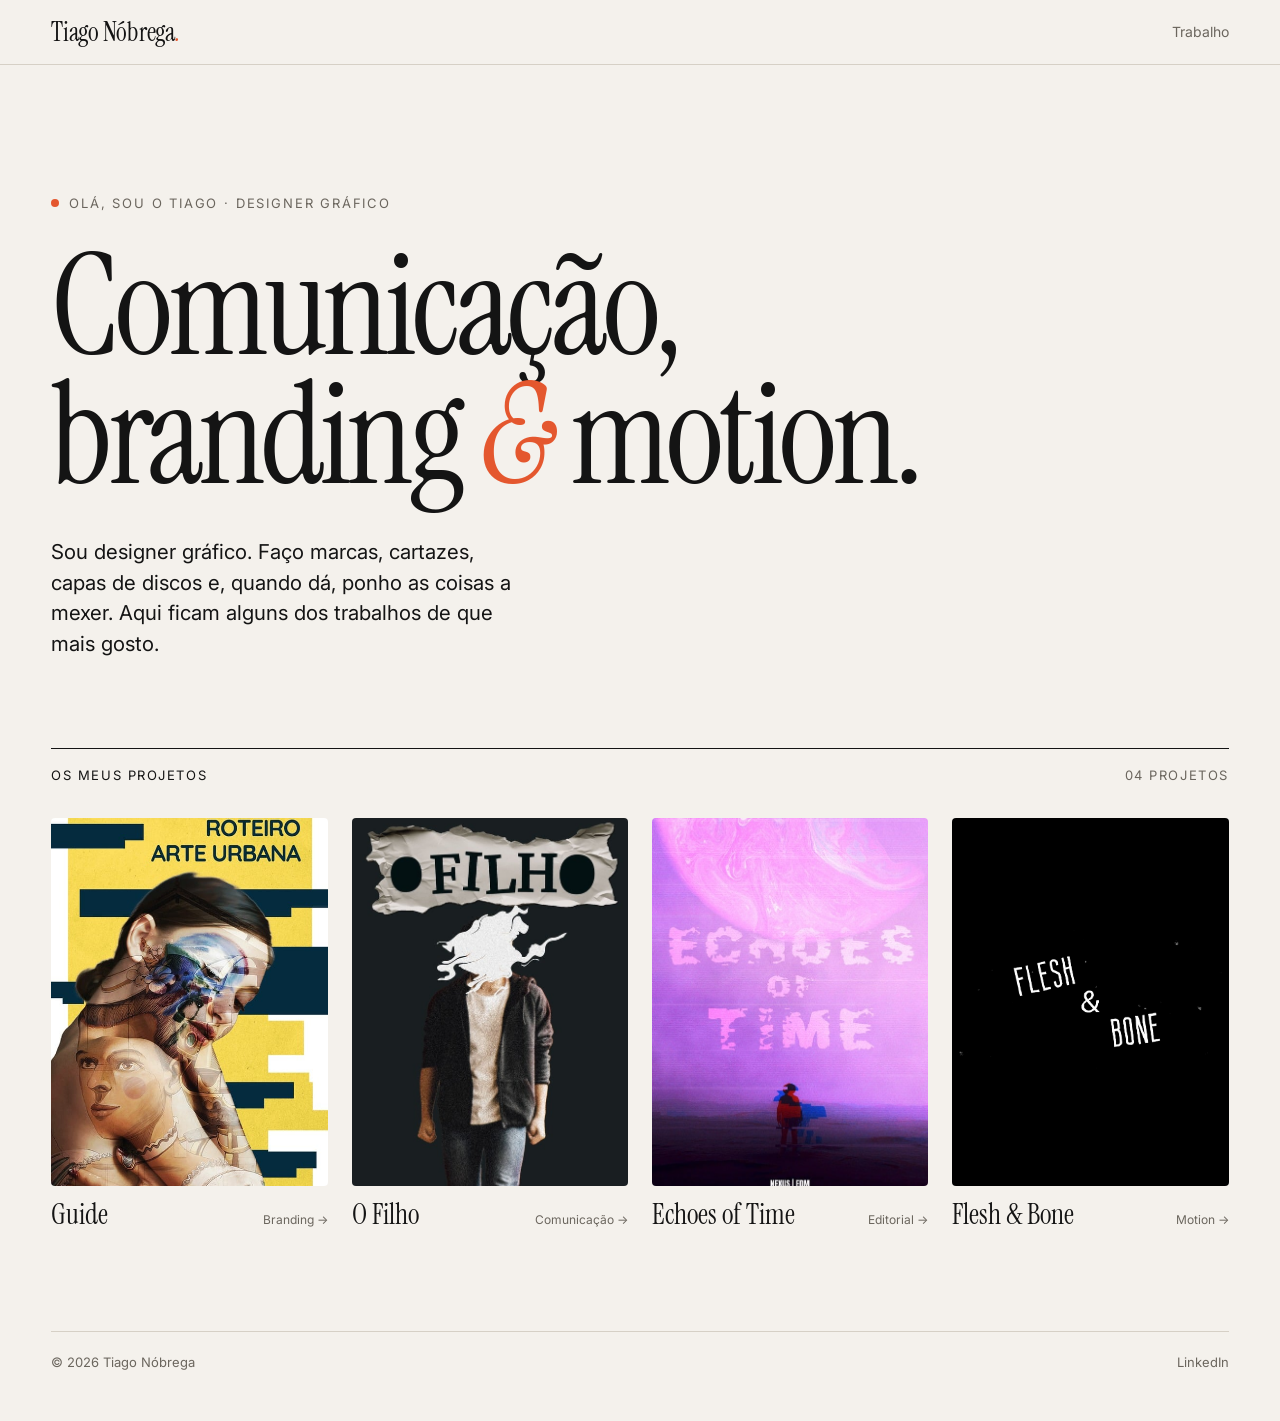
==== index.html @ 6e5f7dbc "Portfolio Tiago Nóbrega Co-Authored-By: Claude Opus 5.5 <noreply@anthropic.com>" ====
<!doctype html>
<html lang="pt-PT">
<head>
<meta charset="utf-8">
<meta name="viewport" content="width=device-width, initial-scale=1">
<title>Tiago Nóbrega — Design & Motion</title>
<meta name="description" content="Portfólio de Tiago Nóbrega — design de comunicação, branding e motion.">
<meta property="og:title" content="Tiago Nóbrega — Portfólio">
<meta property="og:description" content="Design de comunicação, branding e motion.">
<meta property="og:image" content="assets/home/guide.jpg">
<link rel="preconnect" href="https://fonts.googleapis.com">
<link rel="preconnect" href="https://fonts.gstatic.com" crossorigin>
<link href="https://fonts.googleapis.com/css2?family=Instrument+Serif:ital@0;1&family=Inter:wght@400;500;600&display=swap" rel="stylesheet">
<link rel="stylesheet" href="style.css">
</head>
<body>

<header class="nav">
  <div class="wrap">
    <a href="index.html" class="logo">Tiago Nóbrega<i>.</i></a>
    <nav><ul>
      <li><a href="#trabalho">Trabalho</a></li>
    </ul></nav>
  </div>
</header>

<main>
  <section class="hero wrap">
    <div class="eyebrow">Olá, sou o Tiago · Designer gráfico</div>
    <h1>Comunicação,<br>branding <em>&amp;</em> motion.</h1>
    <p class="lead">Sou designer gráfico. Faço marcas, cartazes, capas de discos e, quando dá, ponho as coisas a mexer. Aqui ficam alguns dos trabalhos de que mais gosto.</p>
  </section>

  <section class="wrap" id="trabalho">
    <div class="section-head"><span>Os meus projetos</span><span>04 projetos</span></div>
    <div class="grid">
      <a class="card rv" href="guide.html"><div class="thumb"><img src="assets/home/guide.jpg" alt="Guide — roteiro de arte urbana"></div><div class="meta"><h3>Guide</h3><small>Branding <span class="arrow">→</span></small></div></a>
      <a class="card rv" href="o-filho.html"><div class="thumb"><img src="assets/home/o-filho.jpg" alt="Cartaz da peça O Filho"></div><div class="meta"><h3>O Filho</h3><small>Comunicação <span class="arrow">→</span></small></div></a>
      <a class="card rv" href="echoes-of-time.html"><div class="thumb"><img src="assets/home/echoes.jpg" alt="Capa do álbum Echoes of Time"></div><div class="meta"><h3>Echoes of Time</h3><small>Editorial <span class="arrow">→</span></small></div></a>
      <a class="card rv" href="flesh-bone.html"><div class="thumb"><img src="assets/home/flesh.png" alt="Flesh & Bone — motion graphics" style="object-fit:contain;background:#000"></div><div class="meta"><h3>Flesh &amp; Bone</h3><small>Motion <span class="arrow">→</span></small></div></a>
    </div>
  </section>

  <footer class="page-foot wrap">
    <div class="foot">
      <span>© <span class="yr"></span> Tiago Nóbrega</span>
      <span><a href="https://www.linkedin.com/in/tiago-n%C3%B3brega-a940b2204/" target="_blank" rel="noopener">LinkedIn</a></span>
    </div>
  </footer>
</main>

<script src="script.js"></script>
</body>
</html>
---- style.css ----
:root{
  --bg:#f4f1ec; --surface:#ebe6de; --ink:#141414; --muted:#6b665e; --line:#d6d0c6; --accent:#e4572e;
  --serif:"Instrument Serif",Georgia,serif; --sans:"Inter",system-ui,sans-serif;
  --gut:clamp(16px,4vw,56px); --max:1320px;
}
@media (prefers-color-scheme:dark){:root:not([data-theme="light"]){
  --bg:#111110; --surface:#1b1a18; --ink:#f1ede6; --muted:#9a948a; --line:#2c2a27; --accent:#ff7a50;
}}
:root[data-theme="dark"]{--bg:#111110; --surface:#1b1a18; --ink:#f1ede6; --muted:#9a948a; --line:#2c2a27; --accent:#ff7a50;}
*{box-sizing:border-box;margin:0;padding:0}
html{-webkit-text-size-adjust:100%}
body{background:var(--bg);color:var(--ink);font:400 16px/1.6 var(--sans);-webkit-font-smoothing:antialiased;overflow-x:hidden}
img,video{display:block;max-width:100%;height:auto}
a{color:inherit;text-decoration:none}
.wrap{max-width:var(--max);margin:0 auto;padding-left:var(--gut);padding-right:var(--gut)}

/* nav */
header.nav{position:sticky;top:0;z-index:20;backdrop-filter:blur(14px);-webkit-backdrop-filter:blur(14px);background:color-mix(in srgb,var(--bg) 82%,transparent);border-bottom:1px solid var(--line)}
header.nav .wrap{display:flex;align-items:center;justify-content:space-between;height:64px}
.logo{font:400 26px/1 var(--serif);letter-spacing:-.01em}
.logo i{color:var(--accent)}
nav ul{display:flex;gap:28px;list-style:none;font-size:14px}
nav a{color:var(--muted);transition:color .2s}
nav a:hover{color:var(--ink)}
@media (max-width:640px){nav ul{gap:18px;font-size:13px}}

/* hero */
.hero{padding-top:clamp(64px,10vw,140px);padding-bottom:clamp(48px,7vw,88px)}
.eyebrow{font-size:13px;letter-spacing:.14em;text-transform:uppercase;color:var(--muted);display:flex;align-items:center;gap:10px}
.eyebrow::before{content:"";width:8px;height:8px;border-radius:50%;background:var(--accent)}
.hero h1{font:400 clamp(54px,11vw,168px)/.92 var(--serif);letter-spacing:-.03em;margin:28px 0 36px}
.hero h1 em{color:var(--accent)}
.hero-grid{display:grid;grid-template-columns:1.2fr 1fr;gap:40px;align-items:end}
.hero p.lead{font-size:clamp(18px,1.6vw,22px);line-height:1.5;max-width:36ch}
.hero p.lead b{font-weight:600}
.tools{display:flex;flex-wrap:wrap;gap:8px;justify-content:flex-end}
.tools span{border:1px solid var(--line);border-radius:99px;padding:6px 14px;font-size:13px;color:var(--muted)}
@media (max-width:800px){.hero-grid{grid-template-columns:1fr}.tools{justify-content:flex-start}}

/* index grid */
.section-head{display:flex;justify-content:space-between;align-items:baseline;border-top:1px solid var(--ink);padding-top:16px;margin-bottom:32px;font-size:13px;letter-spacing:.12em;text-transform:uppercase}
.section-head span:last-child{color:var(--muted)}
.grid{display:grid;grid-template-columns:repeat(4,1fr);gap:clamp(12px,2vw,24px)}
@media (max-width:960px){.grid{grid-template-columns:repeat(2,1fr)}}
.card{display:block}
.card .thumb{aspect-ratio:3/4;overflow:hidden;background:var(--surface);border-radius:4px}
.card .thumb img{width:100%;height:100%;object-fit:cover;transition:transform .7s cubic-bezier(.2,.7,.2,1)}
.card:hover .thumb img{transform:scale(1.05)}
.card .meta{display:flex;justify-content:space-between;align-items:baseline;margin-top:14px;gap:8px}
.card h3{font:400 clamp(22px,2.2vw,30px)/1.1 var(--serif)}
.card small{font-size:12px;color:var(--muted);white-space:nowrap}
.card .arrow{display:inline-block;transition:transform .3s}
.card:hover .arrow{transform:translateX(4px)}

/* project page */
.project{padding-top:clamp(40px,6vw,80px)}
.back{display:inline-flex;gap:8px;font-size:14px;color:var(--muted);margin-bottom:clamp(32px,5vw,56px);transition:color .2s}
.back:hover{color:var(--ink)}
.p-head{display:grid;grid-template-columns:1fr 1fr;gap:40px;margin-bottom:clamp(32px,5vw,64px)}
.p-num{font:400 18px var(--serif);color:var(--accent)}
.p-head h1{font:400 clamp(56px,9vw,128px)/.95 var(--serif);letter-spacing:-.025em;margin-top:8px}
.p-desc{align-self:end;font-size:17px;max-width:52ch}
.p-desc p+p{margin-top:12px}
.p-tags{display:flex;flex-wrap:wrap;gap:6px 18px;margin-top:20px;font-size:12px;letter-spacing:.1em;text-transform:uppercase;color:var(--muted)}
@media (max-width:800px){.p-head{grid-template-columns:1fr;gap:20px}}

.masonry{columns:3;column-gap:clamp(10px,1.6vw,20px)}
.masonry>*{break-inside:avoid;margin-bottom:clamp(10px,1.6vw,20px)}
@media (max-width:900px){.masonry{columns:2}}
@media (max-width:520px){.masonry{columns:1}}
.full{margin-bottom:clamp(10px,1.6vw,20px)}
.two{display:grid;grid-template-columns:1fr 1fr;gap:clamp(10px,1.6vw,20px)}
@media (max-width:520px){.two{grid-template-columns:1fr}}
figure{overflow:hidden;border-radius:4px;background:var(--surface)}
figure img{width:100%;cursor:zoom-in;transition:opacity .3s}
figure img:hover{opacity:.92}
figure video{width:100%;background:#000}

.spec{display:grid;grid-template-columns:auto 1fr;gap:clamp(16px,4vw,56px);align-items:center;padding:clamp(24px,4vw,48px);border-radius:4px}
.spec .big{font-size:clamp(56px,9vw,120px);line-height:1}
.spec .chars{font-size:clamp(13px,1.4vw,17px);line-height:1.7;word-break:break-word}
.spec .label{font:500 12px var(--sans);letter-spacing:.12em;text-transform:uppercase;opacity:.6;margin-bottom:6px}
.spec.guide{background:#002c3e;color:#ffd642;font-family:"Quicksand",sans-serif}
.spec.filho{background:#1a1a1a;color:#e9e6e0;font-family:"Merriweather",serif}
@media (max-width:600px){.spec{grid-template-columns:1fr}}
.swatches{display:grid;grid-template-columns:1fr 1fr;font:500 14px/1.6 "Quicksand",sans-serif}
.swatches div{padding:clamp(20px,4vw,40px)}
.swatches strong{display:block;font-size:clamp(20px,2.4vw,28px);margin-bottom:8px}
.p-logo{background:#f4f1ec;padding:clamp(24px,6vw,80px)}
.p-logo img{max-width:640px;margin:0 auto;cursor:default}

/* next project */
.next{display:block;margin-top:clamp(80px,10vw,140px);border-top:1px solid var(--ink);padding-top:16px}
.next span{font-size:13px;letter-spacing:.12em;text-transform:uppercase;color:var(--muted)}
.next strong{display:block;font:400 clamp(44px,8vw,110px)/1 var(--serif);letter-spacing:-.025em;margin-top:12px;transition:color .2s}
.next:hover strong{color:var(--accent)}

/* contact / footer */
.contact{padding-top:clamp(100px,14vw,180px);padding-bottom:clamp(40px,6vw,64px)}
.contact h2{font:400 clamp(44px,8vw,120px)/.95 var(--serif);letter-spacing:-.03em;margin-top:24px}
.contact h2 a{border-bottom:2px solid var(--accent);transition:color .2s}
.contact h2 a:hover{color:var(--accent)}
.foot{display:flex;justify-content:space-between;flex-wrap:wrap;gap:12px;margin-top:clamp(56px,8vw,100px);padding-top:20px;border-top:1px solid var(--line);font-size:13px;color:var(--muted)}
.foot a:hover{color:var(--ink)}
.page-foot{padding-top:clamp(64px,8vw,100px);padding-bottom:clamp(32px,5vw,48px)}
.page-foot .foot{margin-top:0}

/* lightbox */
.lb{position:fixed;inset:0;z-index:50;background:rgba(10,10,10,.94);display:none;align-items:center;justify-content:center;padding:24px;cursor:zoom-out}
.lb.open{display:flex}
.lb img{max-height:100%;max-width:100%;object-fit:contain;border-radius:2px}
.lb button{position:absolute;top:16px;right:20px;background:none;border:0;color:#fff;font-size:32px;cursor:pointer;line-height:1}

/* reveal */
.rv{opacity:0;transform:translateY(24px);transition:opacity .9s ease,transform .9s cubic-bezier(.2,.7,.2,1)}
.rv.in{opacity:1;transform:none}
@media (prefers-reduced-motion:reduce){.rv{opacity:1;transform:none;transition:none}}
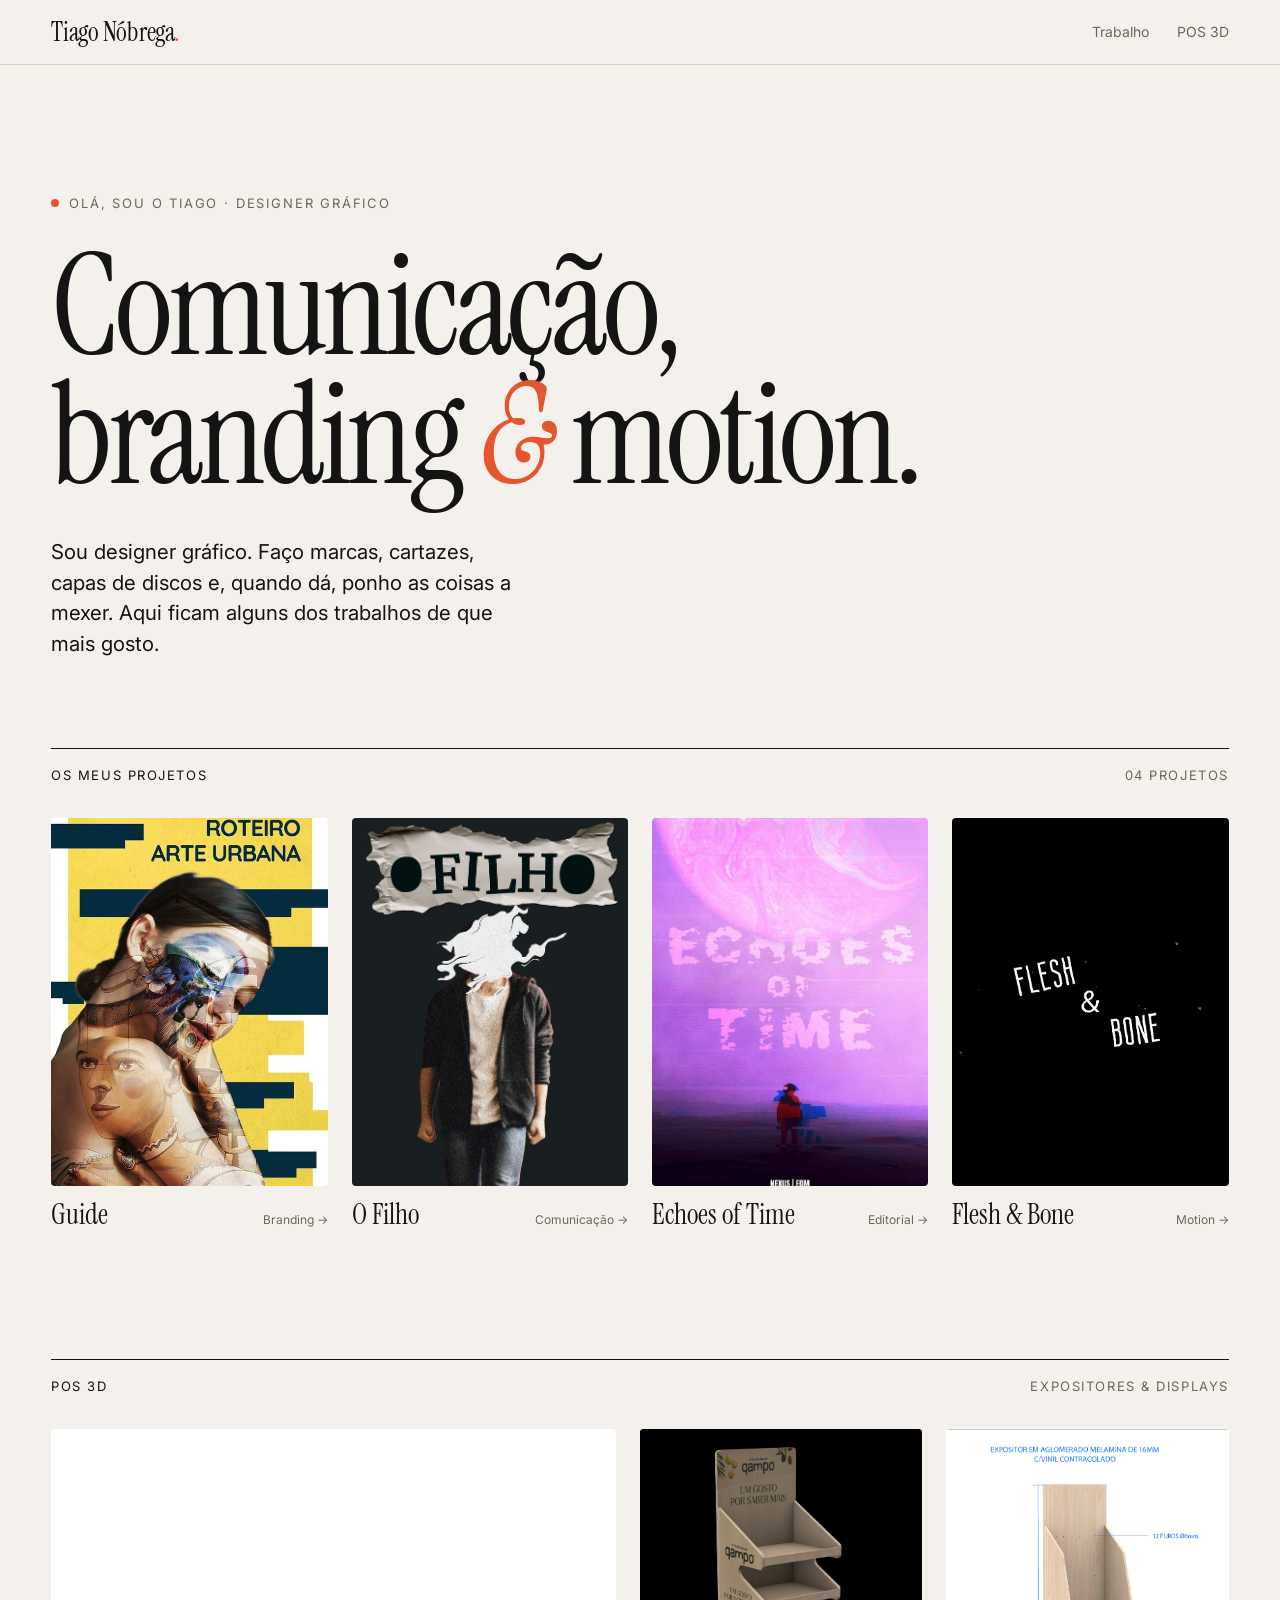
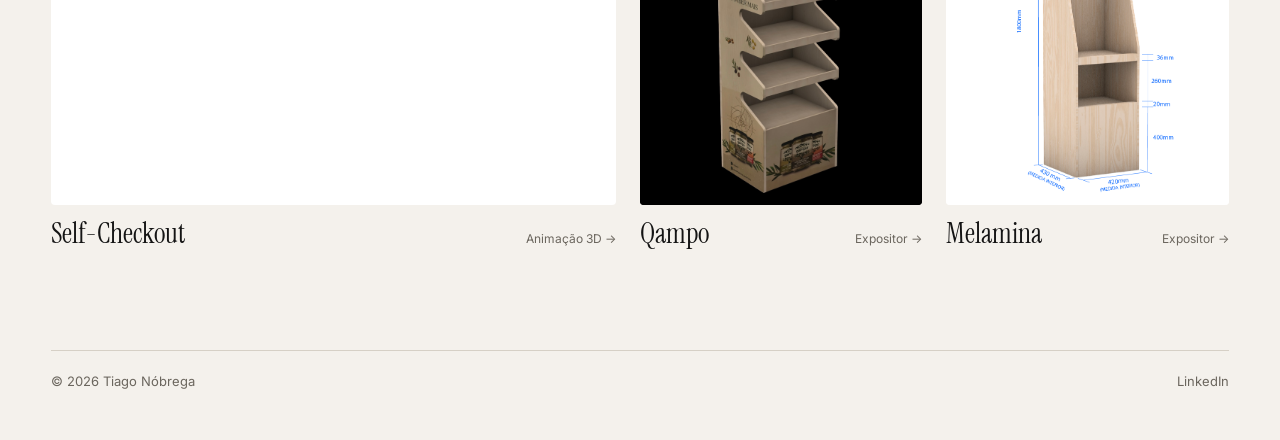
==== commit 097a786d: "Adiciona secção POS 3D Co-Authored-By: Claude Opus 5.5 <noreply@anthropic.com>" ====
--- a/index.html
+++ b/index.html
@@ -11,7 +11,7 @@
 <link rel="preconnect" href="https://fonts.googleapis.com">
 <link rel="preconnect" href="https://fonts.gstatic.com" crossorigin>
 <link href="https://fonts.googleapis.com/css2?family=Instrument+Serif:ital@0;1&family=Inter:wght@400;500;600&display=swap" rel="stylesheet">
-<link rel="stylesheet" href="style.css">
+<link rel="stylesheet" href="style.css?v=3">
 </head>
 <body>
 
@@ -20,6 +20,7 @@
     <a href="index.html" class="logo">Tiago Nóbrega<i>.</i></a>
     <nav><ul>
       <li><a href="#trabalho">Trabalho</a></li>
+      <li><a href="#pos">POS 3D</a></li>
     </ul></nav>
   </div>
 </header>
@@ -41,6 +42,24 @@
     </div>
   </section>
 
+  <section class="wrap pos-home" id="pos">
+    <div class="section-head"><span>POS 3D</span><span>Expositores &amp; displays</span></div>
+    <div class="pos-grid">
+      <a class="card pos-tile big rv" href="pos-3d.html#self-checkout">
+        <div class="pos-media"><video src="assets/pos/self-checkout.mp4" autoplay muted loop playsinline preload="metadata"></video></div>
+        <div class="meta"><h3>Self-Checkout</h3><small>Animação 3D <span class="arrow">→</span></small></div>
+      </a>
+      <a class="card pos-tile rv" href="pos-3d.html#qampo">
+        <div class="pos-media" style="background:#000"><img src="assets/pos/expositor-qampo.jpg" alt="Expositor Qampo em bétula"></div>
+        <div class="meta"><h3>Qampo</h3><small>Expositor <span class="arrow">→</span></small></div>
+      </a>
+      <a class="card pos-tile rv" href="pos-3d.html#melamina">
+        <div class="pos-media"><img src="assets/pos/expositor-melamina.png" alt="Expositor em aglomerado melamina" style="object-position:50% 70%"></div>
+        <div class="meta"><h3>Melamina</h3><small>Expositor <span class="arrow">→</span></small></div>
+      </a>
+    </div>
+  </section>
+
   <footer class="page-foot wrap">
     <div class="foot">
       <span>© <span class="yr"></span> Tiago Nóbrega</span>
@@ -49,6 +68,6 @@
   </footer>
 </main>
 
-<script src="script.js"></script>
+<script src="script.js?v=3"></script>
 </body>
 </html>
--- a/style.css
+++ b/style.css
@@ -51,6 +51,38 @@
 .card small{font-size:12px;color:var(--muted);white-space:nowrap}
 .card .arrow{display:inline-block;transition:transform .3s}
 .card:hover .arrow{transform:translateX(4px)}
+
+/* POS 3D (home) */
+.pos-home{padding-top:clamp(80px,10vw,140px)}
+.pos-grid{display:grid;grid-template-columns:2fr 1fr 1fr;gap:clamp(12px,2vw,24px)}
+.pos-tile{display:flex;flex-direction:column}
+.pos-media{position:relative;overflow:hidden;border-radius:4px;background:#fff;aspect-ratio:3/4}
+.pos-tile.big .pos-media{aspect-ratio:auto;flex:1}
+.pos-media img,.pos-media video{position:absolute;inset:0;width:100%;height:100%;object-fit:cover;transition:transform .7s cubic-bezier(.2,.7,.2,1)}
+.pos-tile:hover .pos-media img,.pos-tile:hover .pos-media video{transform:scale(1.04)}
+@media (max-width:800px){
+  .pos-grid{grid-template-columns:1fr 1fr}
+  .pos-tile.big{grid-column:1/-1}
+  .pos-tile.big .pos-media{aspect-ratio:16/10;flex:none}
+}
+
+/* POS 3D (page) */
+.case{padding-top:clamp(56px,8vw,112px)}
+.case:first-of-type{padding-top:0}
+.case-head{display:grid;grid-template-columns:1fr 1fr;gap:40px;align-items:end;border-top:1px solid var(--line);padding-top:20px;margin-bottom:clamp(20px,3vw,32px)}
+.case-head h2{font:400 clamp(34px,4.5vw,60px)/1 var(--serif);letter-spacing:-.02em}
+.case-head p{color:var(--muted);max-width:52ch}
+@media (max-width:800px){.case-head{grid-template-columns:1fr;gap:12px}}
+.light{background:#fff}
+.case-pair{display:grid;grid-template-columns:1fr 1.45fr;gap:clamp(10px,1.6vw,20px);align-items:stretch}
+.case-pair figure{display:flex;align-items:center;justify-content:center}
+.case-pair.solo{grid-template-columns:1fr 1fr}
+@media (max-width:700px){.case-pair,.case-pair.solo{grid-template-columns:1fr}}
+.specs{display:flex;flex-direction:column;justify-content:flex-end;gap:0;padding:clamp(20px,3vw,36px);border-radius:4px;background:var(--surface)}
+.specs dl{display:grid;grid-template-columns:auto 1fr;gap:10px 24px;font-size:14px}
+.specs dt{color:var(--muted)}
+.specs .big-num{font:400 clamp(64px,8vw,120px)/1 var(--serif);letter-spacing:-.03em;margin-bottom:auto}
+.specs .big-num small{font-size:.3em;color:var(--muted);margin-left:6px}
 
 /* project page */
 .project{padding-top:clamp(40px,6vw,80px)}
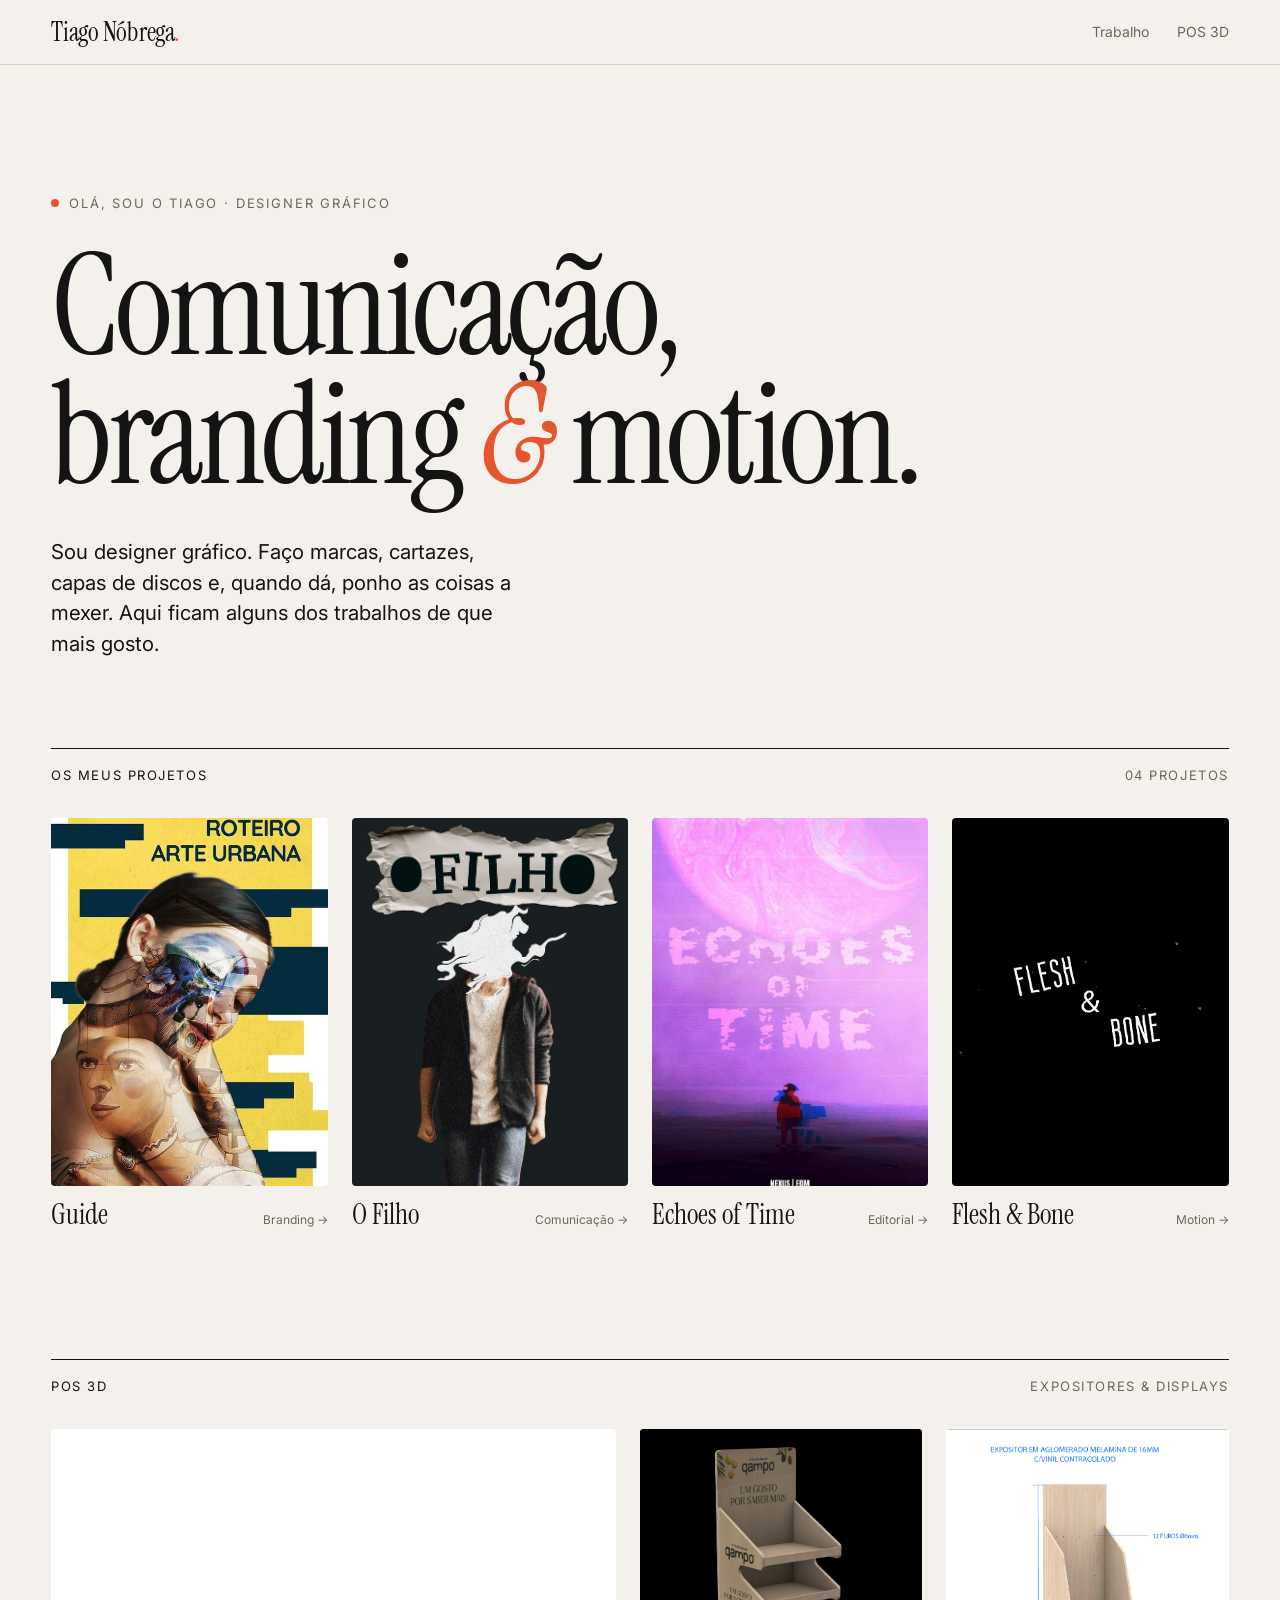
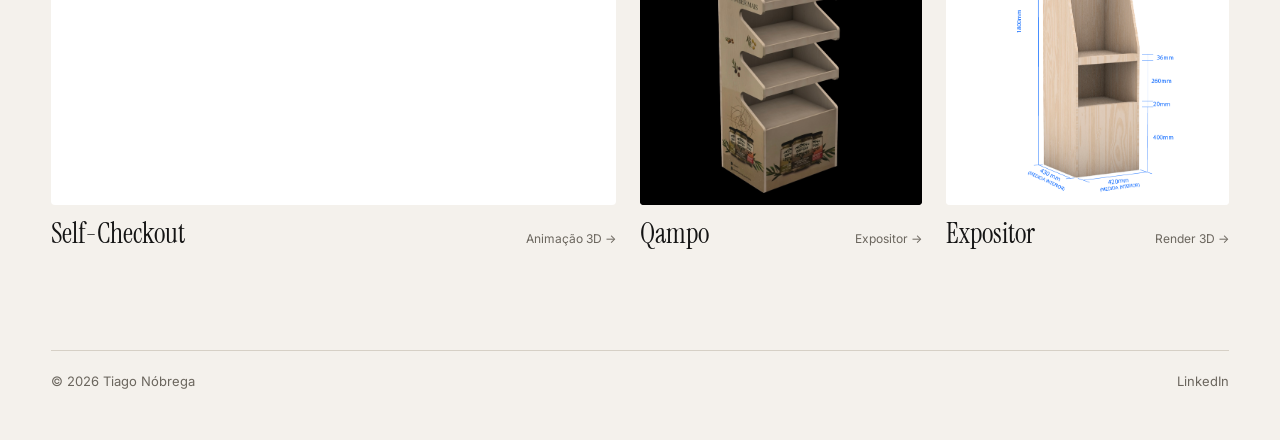
==== commit 26efa5cd: "Renomeia cartão Melamina para Expositor Co-Authored-By: Claude Opus 5.5 <noreply@anthropic.com>" ====
--- a/index.html
+++ b/index.html
@@ -55,7 +55,7 @@
       </a>
       <a class="card pos-tile rv" href="pos-3d.html#melamina">
         <div class="pos-media"><img src="assets/pos/expositor-melamina.png" alt="Expositor em aglomerado melamina" style="object-position:50% 70%"></div>
-        <div class="meta"><h3>Melamina</h3><small>Expositor <span class="arrow">→</span></small></div>
+        <div class="meta"><h3>Expositor</h3><small>Render 3D <span class="arrow">→</span></small></div>
       </a>
     </div>
   </section>
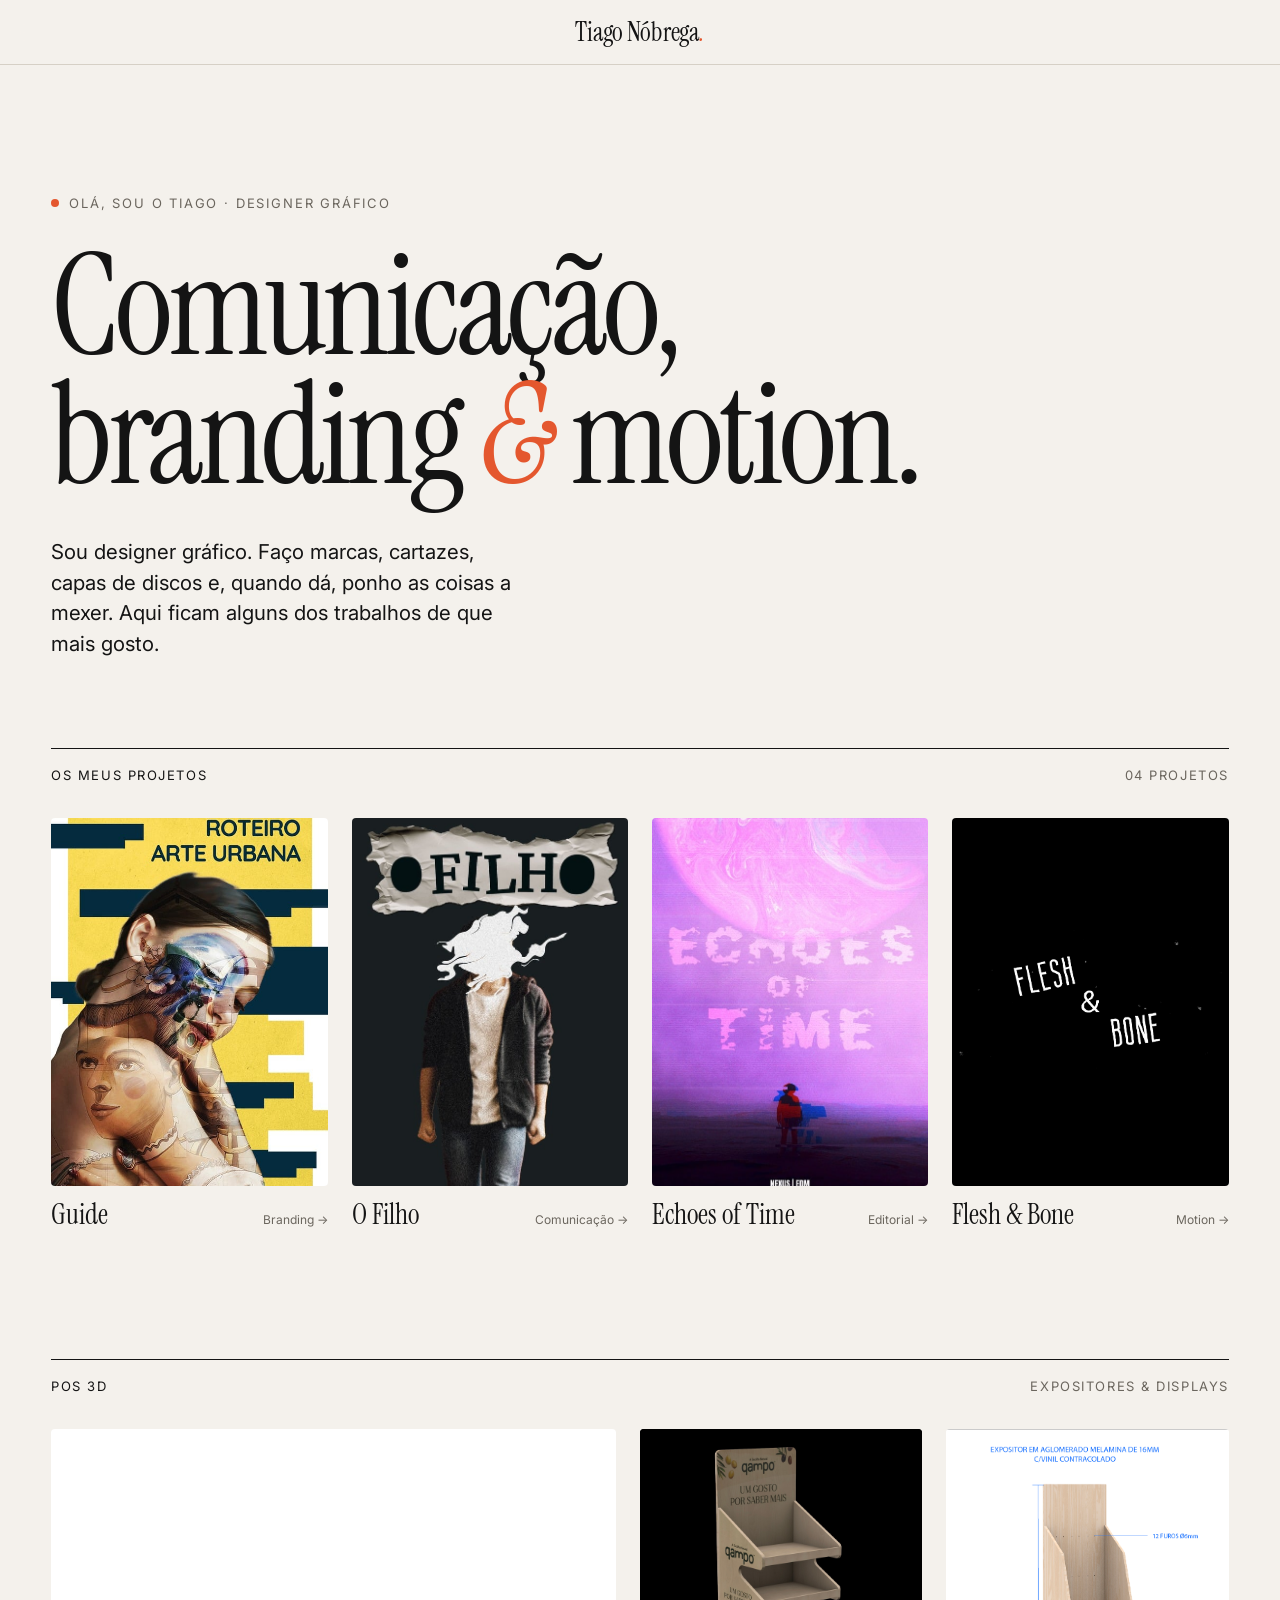
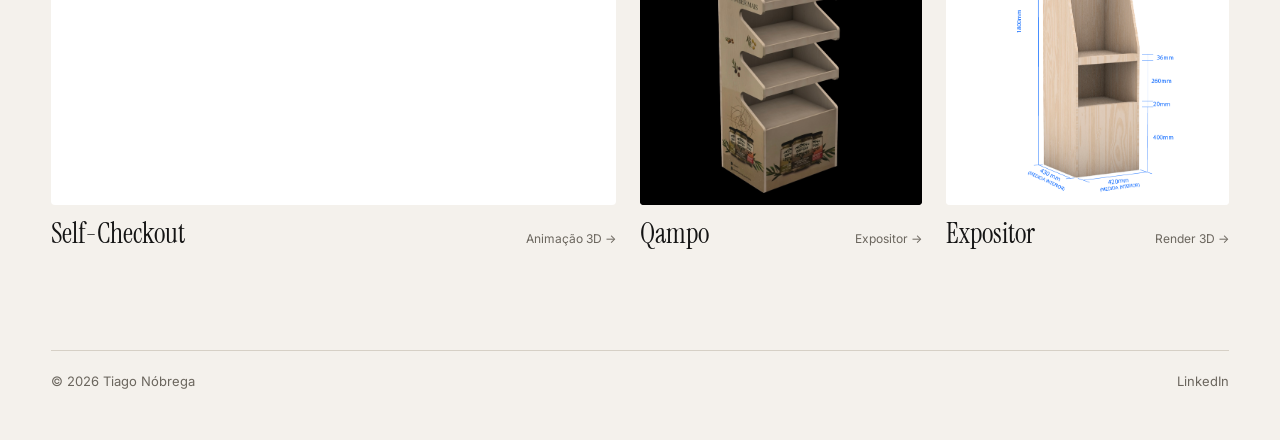
==== commit 34c7c901: "Remove menu e centra o nome no topo Co-Authored-By: Claude Opus 5.5 <noreply@anthropic.com>" ====
--- a/index.html
+++ b/index.html
@@ -11,17 +11,13 @@
 <link rel="preconnect" href="https://fonts.googleapis.com">
 <link rel="preconnect" href="https://fonts.gstatic.com" crossorigin>
 <link href="https://fonts.googleapis.com/css2?family=Instrument+Serif:ital@0;1&family=Inter:wght@400;500;600&display=swap" rel="stylesheet">
-<link rel="stylesheet" href="style.css?v=3">
+<link rel="stylesheet" href="style.css?v=4">
 </head>
 <body>
 
 <header class="nav">
   <div class="wrap">
     <a href="index.html" class="logo">Tiago Nóbrega<i>.</i></a>
-    <nav><ul>
-      <li><a href="#trabalho">Trabalho</a></li>
-      <li><a href="#pos">POS 3D</a></li>
-    </ul></nav>
   </div>
 </header>
 
@@ -68,6 +64,6 @@
   </footer>
 </main>
 
-<script src="script.js?v=3"></script>
+<script src="script.js?v=4"></script>
 </body>
 </html>
--- a/style.css
+++ b/style.css
@@ -16,7 +16,7 @@
 
 /* nav */
 header.nav{position:sticky;top:0;z-index:20;backdrop-filter:blur(14px);-webkit-backdrop-filter:blur(14px);background:color-mix(in srgb,var(--bg) 82%,transparent);border-bottom:1px solid var(--line)}
-header.nav .wrap{display:flex;align-items:center;justify-content:space-between;height:64px}
+header.nav .wrap{display:flex;align-items:center;justify-content:center;height:64px}
 .logo{font:400 26px/1 var(--serif);letter-spacing:-.01em}
 .logo i{color:var(--accent)}
 nav ul{display:flex;gap:28px;list-style:none;font-size:14px}
